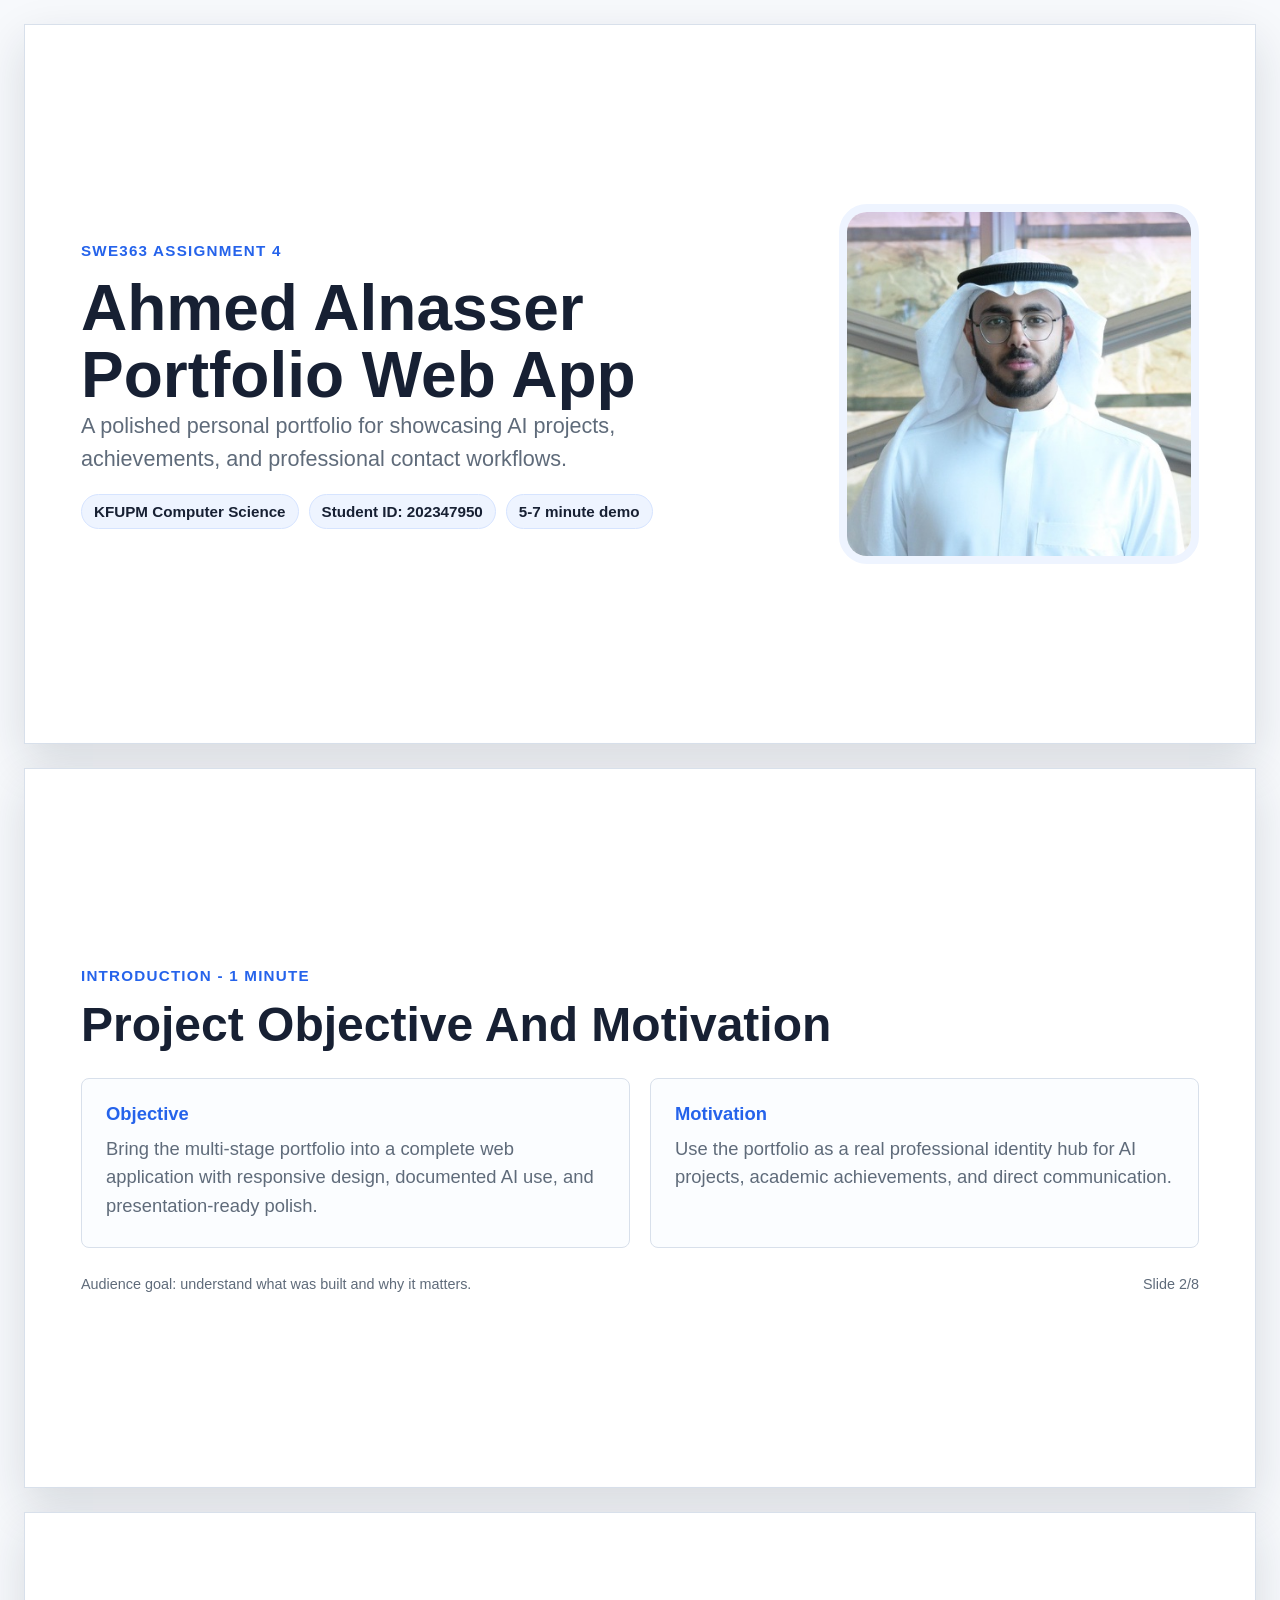
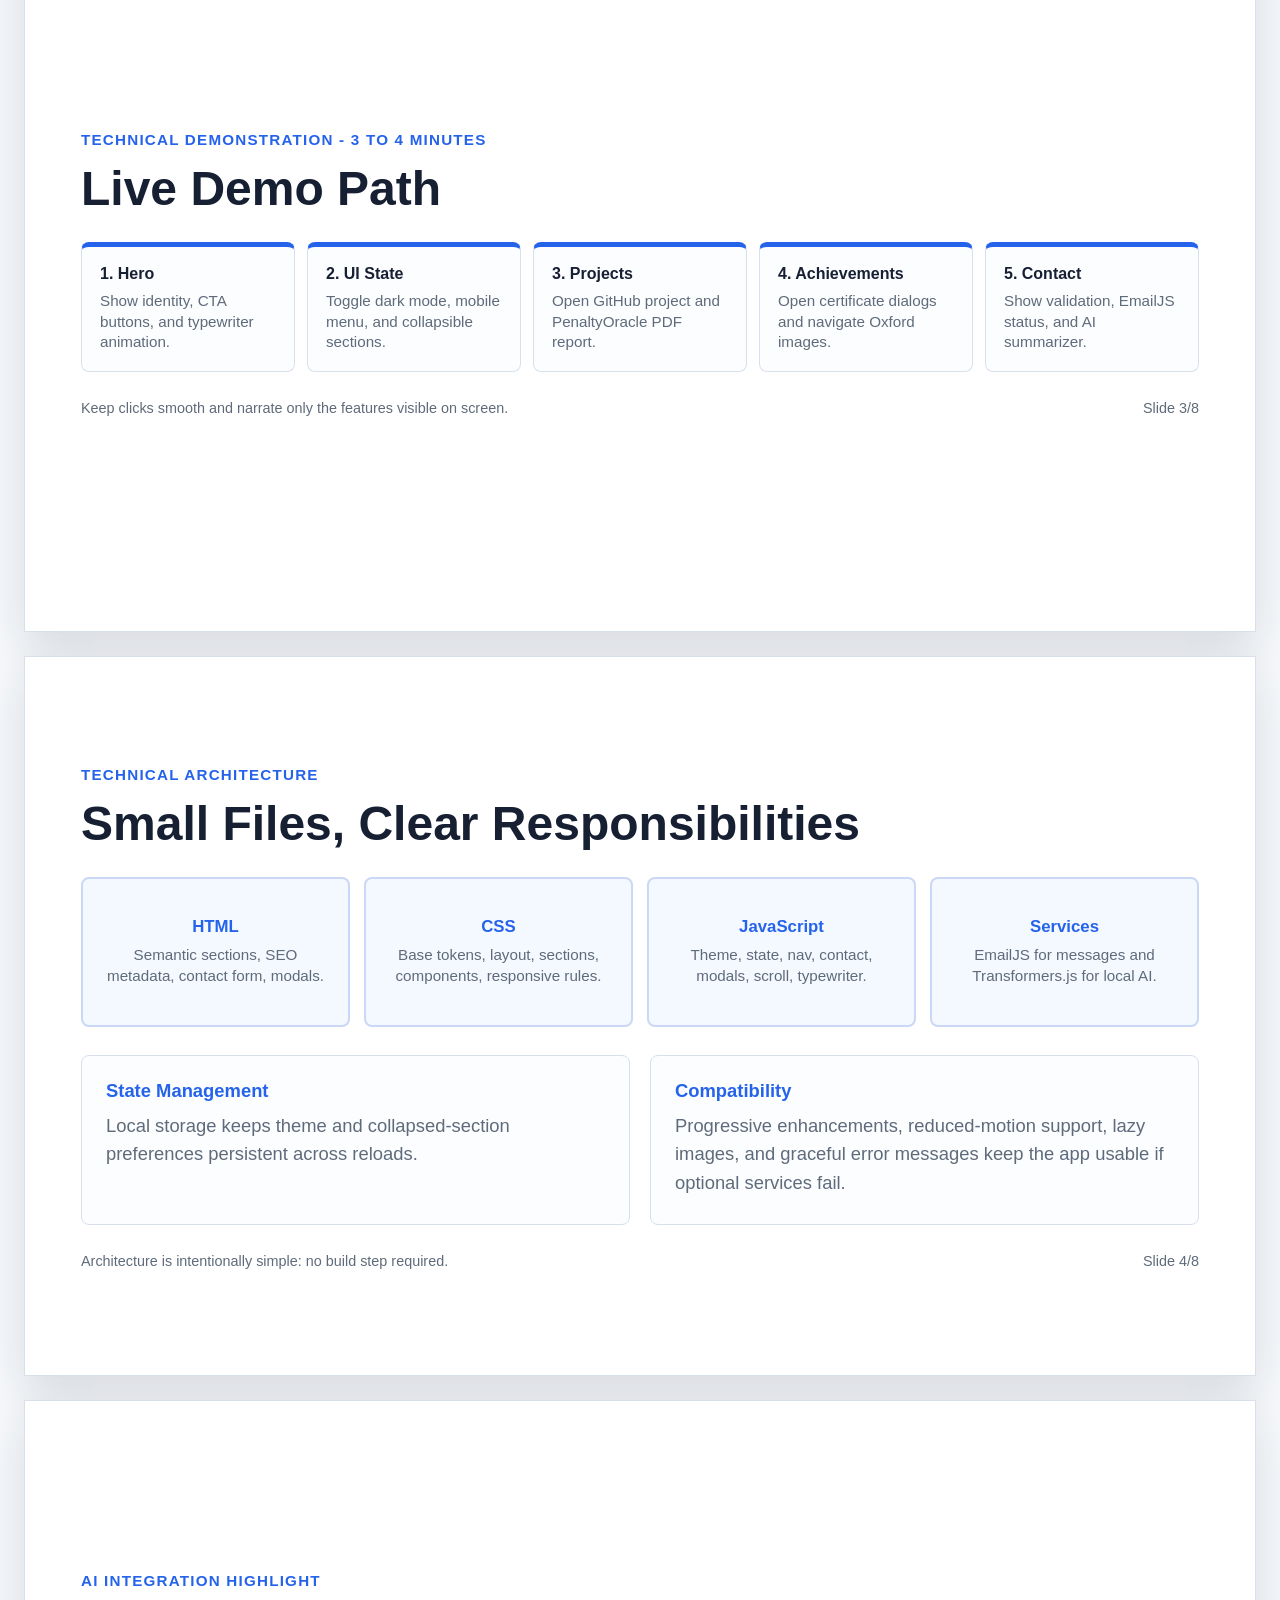
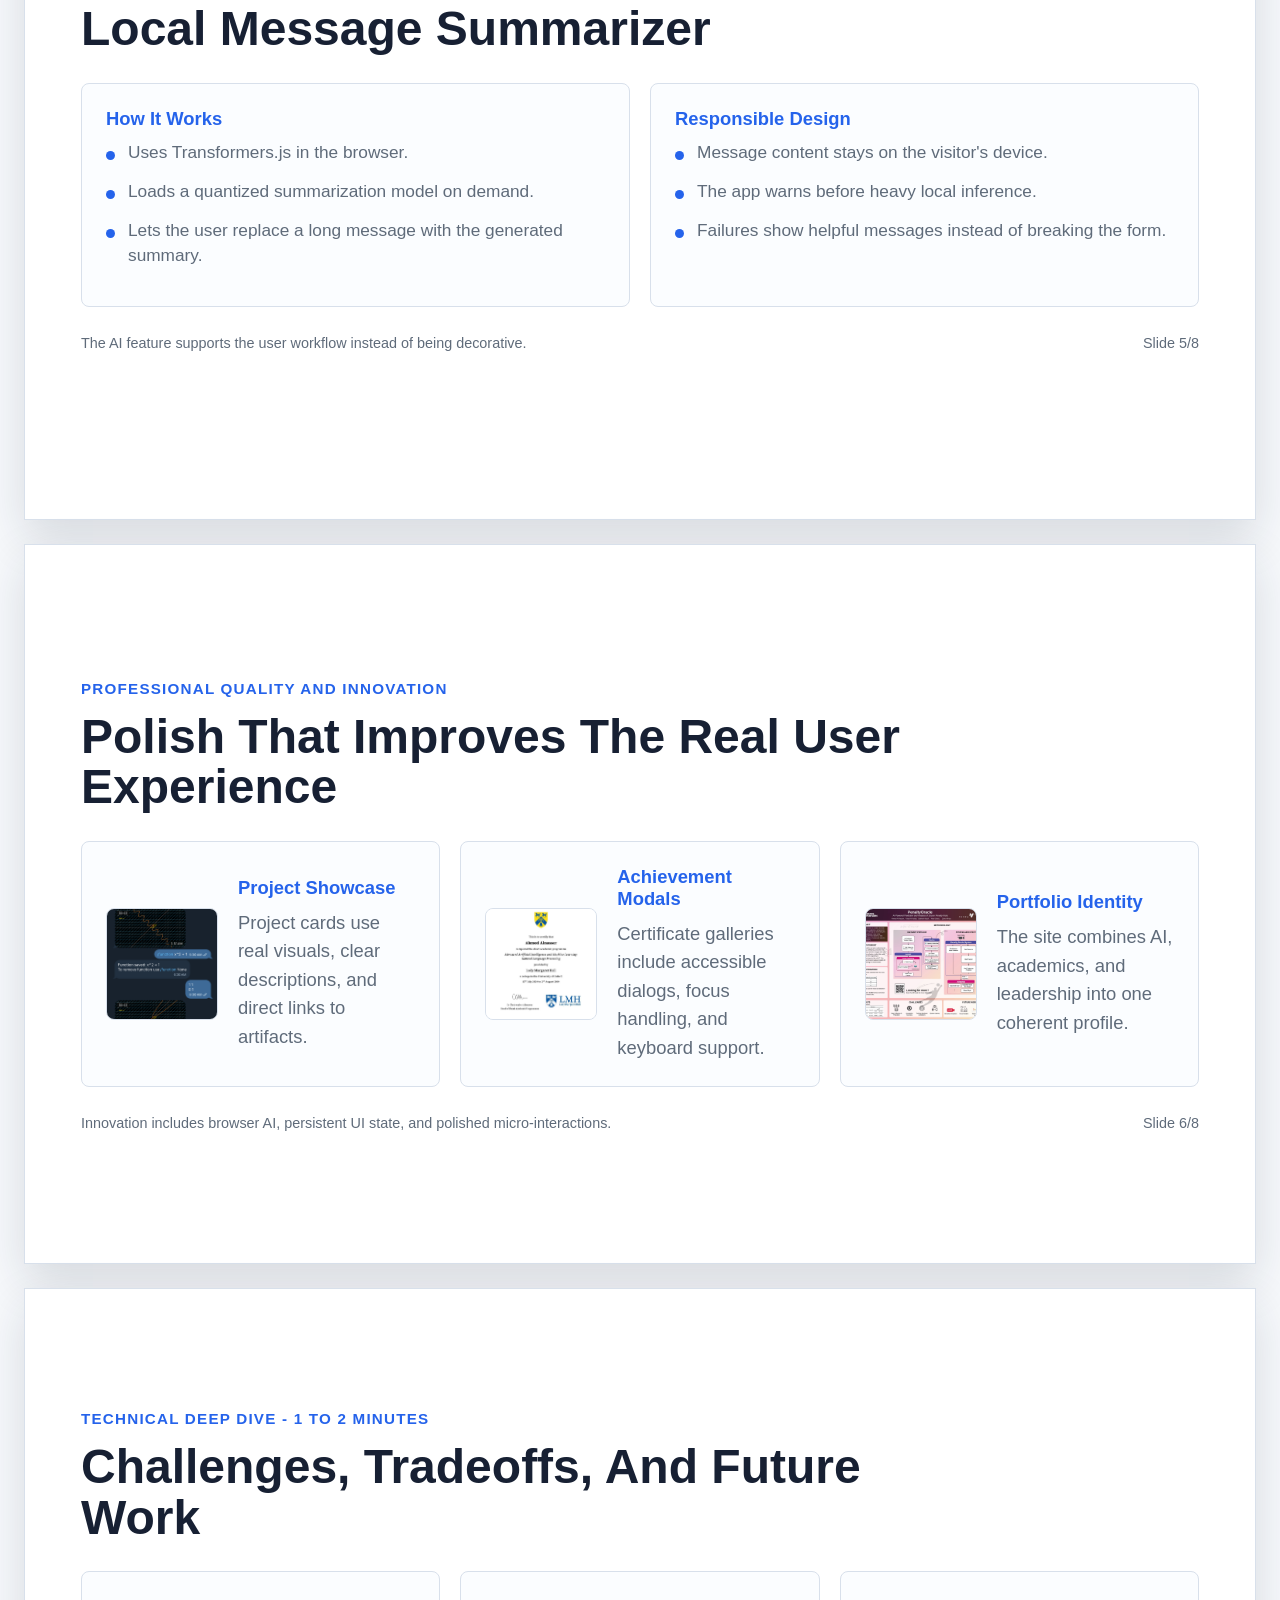
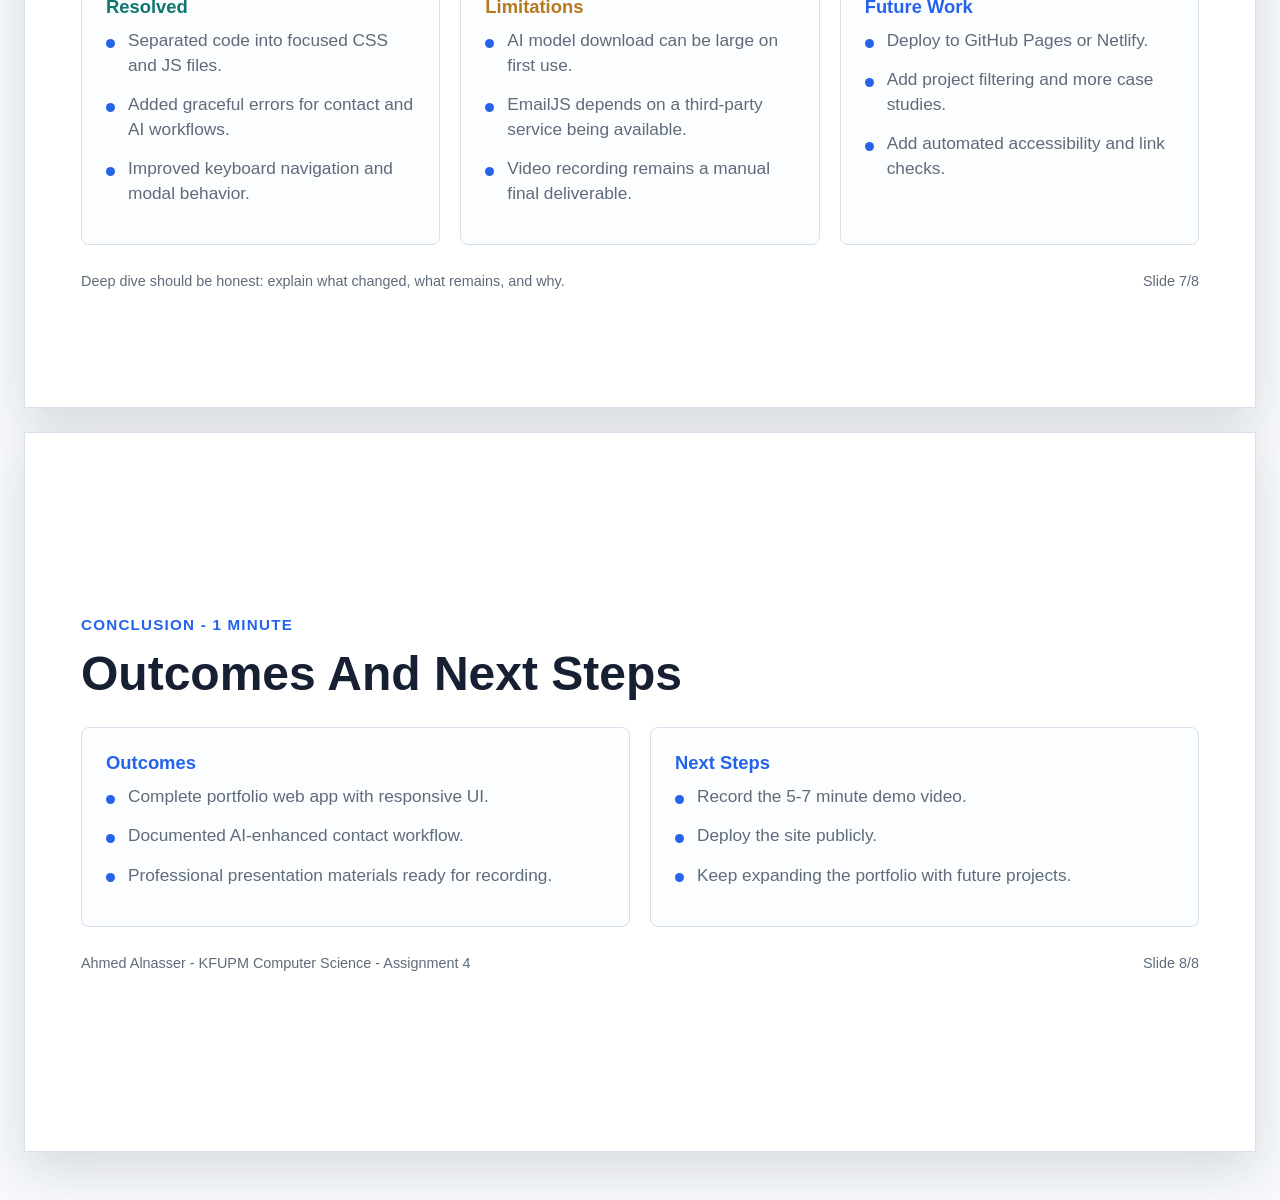
==== presentation/slides.html @ 6e149a26 "presentation material" ====
<!DOCTYPE html>
<html lang="en">
<head>
    <meta charset="UTF-8">
    <meta name="viewport" content="width=device-width, initial-scale=1.0">
    <title>Ahmed Alnasser - Assignment 4 Presentation</title>
    <style>
        :root {
            --ink: #172033;
            --muted: #5f6b7a;
            --paper: #f7f9fc;
            --panel: #ffffff;
            --blue: #2563eb;
            --green: #0f766e;
            --gold: #b7791f;
            --line: #d8e0eb;
            --shadow: 0 18px 45px rgba(23, 32, 51, 0.14);
            font-family: "Segoe UI", Arial, sans-serif;
        }

        * {
            box-sizing: border-box;
        }

        body {
            margin: 0;
            background: var(--paper);
            color: var(--ink);
        }

        .deck {
            width: min(100%, 1280px);
            margin: 0 auto;
            padding: 24px;
        }

        .slide {
            min-height: 720px;
            margin: 0 0 24px;
            padding: 56px;
            display: grid;
            align-content: center;
            gap: 28px;
            background: var(--panel);
            border: 1px solid var(--line);
            box-shadow: var(--shadow);
            page-break-after: always;
            break-after: page;
        }

        .slide:last-child {
            page-break-after: auto;
            break-after: auto;
        }

        .hero {
            grid-template-columns: 1.2fr 0.8fr;
            align-items: center;
        }

        .eyebrow {
            margin: 0 0 12px;
            color: var(--blue);
            font-size: 0.95rem;
            font-weight: 700;
            letter-spacing: 0.08em;
            text-transform: uppercase;
        }

        h1,
        h2 {
            margin: 0;
            line-height: 1.05;
        }

        h1 {
            font-size: 4rem;
        }

        h2 {
            max-width: 880px;
            font-size: 3rem;
        }

        h3 {
            margin: 0 0 10px;
            color: var(--blue);
            font-size: 1.15rem;
        }

        p {
            margin: 0;
            color: var(--muted);
            font-size: 1.15rem;
            line-height: 1.55;
        }

        ul {
            margin: 0;
            padding: 0;
            list-style: none;
        }

        li {
            position: relative;
            margin: 0 0 14px;
            padding-left: 22px;
            color: var(--muted);
            font-size: 1.08rem;
            line-height: 1.45;
        }

        li::before {
            content: "";
            position: absolute;
            top: 0.62em;
            left: 0;
            width: 9px;
            height: 9px;
            border-radius: 50%;
            background: var(--blue);
        }

        .subtitle {
            max-width: 780px;
            font-size: 1.35rem;
        }

        .meta {
            display: flex;
            flex-wrap: wrap;
            gap: 10px;
            margin-top: 18px;
        }

        .chip {
            padding: 8px 12px;
            color: var(--ink);
            background: #eef4ff;
            border: 1px solid #d6e4ff;
            border-radius: 999px;
            font-size: 0.95rem;
            font-weight: 700;
        }

        .portrait {
            width: min(100%, 360px);
            aspect-ratio: 1;
            object-fit: cover;
            border-radius: 28px;
            border: 8px solid #eef4ff;
            justify-self: end;
        }

        .grid {
            display: grid;
            grid-template-columns: repeat(2, minmax(0, 1fr));
            gap: 20px;
        }

        .grid.three {
            grid-template-columns: repeat(3, minmax(0, 1fr));
        }

        .card {
            min-height: 170px;
            padding: 24px;
            border: 1px solid var(--line);
            border-radius: 8px;
            background: #fbfdff;
        }

        .feature-card {
            display: grid;
            grid-template-columns: 112px 1fr;
            gap: 20px;
            align-items: center;
        }

        .feature-card img {
            width: 112px;
            height: 112px;
            border-radius: 8px;
            object-fit: cover;
            border: 1px solid var(--line);
        }

        .diagram {
            display: grid;
            grid-template-columns: repeat(4, minmax(0, 1fr));
            gap: 14px;
            align-items: stretch;
        }

        .node {
            min-height: 150px;
            padding: 20px;
            display: grid;
            align-content: center;
            text-align: center;
            border: 2px solid #c9d8f6;
            border-radius: 8px;
            background: #f4f8ff;
        }

        .node strong {
            display: block;
            margin-bottom: 8px;
            color: var(--blue);
            font-size: 1.05rem;
        }

        .node span {
            color: var(--muted);
            font-size: 0.95rem;
            line-height: 1.35;
        }

        .timeline {
            display: grid;
            grid-template-columns: repeat(5, minmax(0, 1fr));
            gap: 12px;
        }

        .step {
            padding: 18px;
            border-top: 5px solid var(--blue);
            background: #fbfdff;
            border-radius: 8px;
            border-left: 1px solid var(--line);
            border-right: 1px solid var(--line);
            border-bottom: 1px solid var(--line);
        }

        .step strong {
            display: block;
            margin-bottom: 8px;
            color: var(--ink);
        }

        .step span {
            color: var(--muted);
            font-size: 0.95rem;
            line-height: 1.35;
        }

        .accent-green {
            color: var(--green);
        }

        .accent-gold {
            color: var(--gold);
        }

        .footer {
            align-self: end;
            display: flex;
            justify-content: space-between;
            gap: 24px;
            color: var(--muted);
            font-size: 0.9rem;
        }

        @media (max-width: 900px) {
            .deck {
                padding: 12px;
            }

            .slide,
            .hero,
            .grid,
            .grid.three,
            .diagram,
            .timeline {
                grid-template-columns: 1fr;
            }

            .slide {
                min-height: auto;
                padding: 32px;
            }

            h1 {
                font-size: 2.7rem;
            }

            h2 {
                font-size: 2.1rem;
            }

            .portrait {
                justify-self: start;
            }
        }

        @media print {
            @page {
                size: 16in 9in;
                margin: 0;
            }

            body {
                background: #fff;
            }

            .deck {
                width: 100%;
                padding: 0;
            }

            .slide {
                width: 16in;
                height: 9in;
                min-height: 9in;
                margin: 0;
                padding: 0.55in;
                gap: 0.22in;
                overflow: hidden;
                box-shadow: none;
                border: 0;
            }

            h1 {
                font-size: 3.45rem;
            }

            h2 {
                font-size: 2.45rem;
            }

            h3 {
                font-size: 1rem;
                margin-bottom: 6px;
            }

            p {
                font-size: 1rem;
                line-height: 1.42;
            }

            li {
                margin-bottom: 8px;
                font-size: 0.92rem;
                line-height: 1.32;
            }

            .subtitle {
                font-size: 1.12rem;
            }

            .portrait {
                width: 3.1in;
                border-radius: 18px;
                border-width: 6px;
            }

            .grid,
            .grid.three {
                gap: 0.18in;
            }

            .card {
                min-height: auto;
                padding: 0.2in;
            }

            .feature-card {
                grid-template-columns: 0.9in 1fr;
                gap: 0.16in;
            }

            .feature-card img {
                width: 0.9in;
                height: 0.9in;
            }

            .node {
                min-height: 1.32in;
                padding: 0.16in;
            }

            .step {
                padding: 0.16in;
            }
        }
    </style>
</head>
<body>
    <main class="deck">
        <section class="slide hero">
            <div>
                <p class="eyebrow">SWE363 Assignment 4</p>
                <h1>Ahmed Alnasser Portfolio Web App</h1>
                <p class="subtitle">A polished personal portfolio for showcasing AI projects, achievements, and professional contact workflows.</p>
                <div class="meta">
                    <span class="chip">KFUPM Computer Science</span>
                    <span class="chip">Student ID: 202347950</span>
                    <span class="chip">5-7 minute demo</span>
                </div>
            </div>
            <img class="portrait" src="../assets/images/Personal_Image.jpg" alt="Ahmed Alnasser profile photo">
        </section>

        <section class="slide">
            <div>
                <p class="eyebrow">Introduction - 1 minute</p>
                <h2>Project Objective And Motivation</h2>
            </div>
            <div class="grid">
                <article class="card">
                    <h3>Objective</h3>
                    <p>Bring the multi-stage portfolio into a complete web application with responsive design, documented AI use, and presentation-ready polish.</p>
                </article>
                <article class="card">
                    <h3>Motivation</h3>
                    <p>Use the portfolio as a real professional identity hub for AI projects, academic achievements, and direct communication.</p>
                </article>
            </div>
            <div class="footer">
                <span>Audience goal: understand what was built and why it matters.</span>
                <span>Slide 2/8</span>
            </div>
        </section>

        <section class="slide">
            <div>
                <p class="eyebrow">Technical Demonstration - 3 to 4 minutes</p>
                <h2>Live Demo Path</h2>
            </div>
            <div class="timeline">
                <div class="step">
                    <strong>1. Hero</strong>
                    <span>Show identity, CTA buttons, and typewriter animation.</span>
                </div>
                <div class="step">
                    <strong>2. UI State</strong>
                    <span>Toggle dark mode, mobile menu, and collapsible sections.</span>
                </div>
                <div class="step">
                    <strong>3. Projects</strong>
                    <span>Open GitHub project and PenaltyOracle PDF report.</span>
                </div>
                <div class="step">
                    <strong>4. Achievements</strong>
                    <span>Open certificate dialogs and navigate Oxford images.</span>
                </div>
                <div class="step">
                    <strong>5. Contact</strong>
                    <span>Show validation, EmailJS status, and AI summarizer.</span>
                </div>
            </div>
            <div class="footer">
                <span>Keep clicks smooth and narrate only the features visible on screen.</span>
                <span>Slide 3/8</span>
            </div>
        </section>

        <section class="slide">
            <div>
                <p class="eyebrow">Technical Architecture</p>
                <h2>Small Files, Clear Responsibilities</h2>
            </div>
            <div class="diagram">
                <div class="node">
                    <strong>HTML</strong>
                    <span>Semantic sections, SEO metadata, contact form, modals.</span>
                </div>
                <div class="node">
                    <strong>CSS</strong>
                    <span>Base tokens, layout, sections, components, responsive rules.</span>
                </div>
                <div class="node">
                    <strong>JavaScript</strong>
                    <span>Theme, state, nav, contact, modals, scroll, typewriter.</span>
                </div>
                <div class="node">
                    <strong>Services</strong>
                    <span>EmailJS for messages and Transformers.js for local AI.</span>
                </div>
            </div>
            <div class="grid">
                <article class="card">
                    <h3>State Management</h3>
                    <p>Local storage keeps theme and collapsed-section preferences persistent across reloads.</p>
                </article>
                <article class="card">
                    <h3>Compatibility</h3>
                    <p>Progressive enhancements, reduced-motion support, lazy images, and graceful error messages keep the app usable if optional services fail.</p>
                </article>
            </div>
            <div class="footer">
                <span>Architecture is intentionally simple: no build step required.</span>
                <span>Slide 4/8</span>
            </div>
        </section>

        <section class="slide">
            <div>
                <p class="eyebrow">AI Integration Highlight</p>
                <h2>Local Message Summarizer</h2>
            </div>
            <div class="grid">
                <article class="card">
                    <h3>How It Works</h3>
                    <ul>
                        <li>Uses Transformers.js in the browser.</li>
                        <li>Loads a quantized summarization model on demand.</li>
                        <li>Lets the user replace a long message with the generated summary.</li>
                    </ul>
                </article>
                <article class="card">
                    <h3>Responsible Design</h3>
                    <ul>
                        <li>Message content stays on the visitor's device.</li>
                        <li>The app warns before heavy local inference.</li>
                        <li>Failures show helpful messages instead of breaking the form.</li>
                    </ul>
                </article>
            </div>
            <div class="footer">
                <span>The AI feature supports the user workflow instead of being decorative.</span>
                <span>Slide 5/8</span>
            </div>
        </section>

        <section class="slide">
            <div>
                <p class="eyebrow">Professional Quality And Innovation</p>
                <h2>Polish That Improves The Real User Experience</h2>
            </div>
            <div class="grid three">
                <article class="feature-card card">
                    <img src="../assets/images/LinearTransform.png" alt="Linear Transformation Visualizer screenshot">
                    <div>
                        <h3>Project Showcase</h3>
                        <p>Project cards use real visuals, clear descriptions, and direct links to artifacts.</p>
                    </div>
                </article>
                <article class="feature-card card">
                    <img src="../assets/images/Oxford1.jpeg" alt="Oxford certificate preview">
                    <div>
                        <h3>Achievement Modals</h3>
                        <p>Certificate galleries include accessible dialogs, focus handling, and keyboard support.</p>
                    </div>
                </article>
                <article class="feature-card card">
                    <img src="../assets/images/PenaltyOracle.jpg" alt="PenaltyOracle project preview">
                    <div>
                        <h3>Portfolio Identity</h3>
                        <p>The site combines AI, academics, and leadership into one coherent profile.</p>
                    </div>
                </article>
            </div>
            <div class="footer">
                <span>Innovation includes browser AI, persistent UI state, and polished micro-interactions.</span>
                <span>Slide 6/8</span>
            </div>
        </section>

        <section class="slide">
            <div>
                <p class="eyebrow">Technical Deep Dive - 1 to 2 minutes</p>
                <h2>Challenges, Tradeoffs, And Future Work</h2>
            </div>
            <div class="grid three">
                <article class="card">
                    <h3 class="accent-green">Resolved</h3>
                    <ul>
                        <li>Separated code into focused CSS and JS files.</li>
                        <li>Added graceful errors for contact and AI workflows.</li>
                        <li>Improved keyboard navigation and modal behavior.</li>
                    </ul>
                </article>
                <article class="card">
                    <h3 class="accent-gold">Limitations</h3>
                    <ul>
                        <li>AI model download can be large on first use.</li>
                        <li>EmailJS depends on a third-party service being available.</li>
                        <li>Video recording remains a manual final deliverable.</li>
                    </ul>
                </article>
                <article class="card">
                    <h3>Future Work</h3>
                    <ul>
                        <li>Deploy to GitHub Pages or Netlify.</li>
                        <li>Add project filtering and more case studies.</li>
                        <li>Add automated accessibility and link checks.</li>
                    </ul>
                </article>
            </div>
            <div class="footer">
                <span>Deep dive should be honest: explain what changed, what remains, and why.</span>
                <span>Slide 7/8</span>
            </div>
        </section>

        <section class="slide">
            <div>
                <p class="eyebrow">Conclusion - 1 minute</p>
                <h2>Outcomes And Next Steps</h2>
            </div>
            <div class="grid">
                <article class="card">
                    <h3>Outcomes</h3>
                    <ul>
                        <li>Complete portfolio web app with responsive UI.</li>
                        <li>Documented AI-enhanced contact workflow.</li>
                        <li>Professional presentation materials ready for recording.</li>
                    </ul>
                </article>
                <article class="card">
                    <h3>Next Steps</h3>
                    <ul>
                        <li>Record the 5-7 minute demo video.</li>
                        <li>Deploy the site publicly.</li>
                        <li>Keep expanding the portfolio with future projects.</li>
                    </ul>
                </article>
            </div>
            <div class="footer">
                <span>Ahmed Alnasser - KFUPM Computer Science - Assignment 4</span>
                <span>Slide 8/8</span>
            </div>
        </section>
    </main>
</body>
</html>
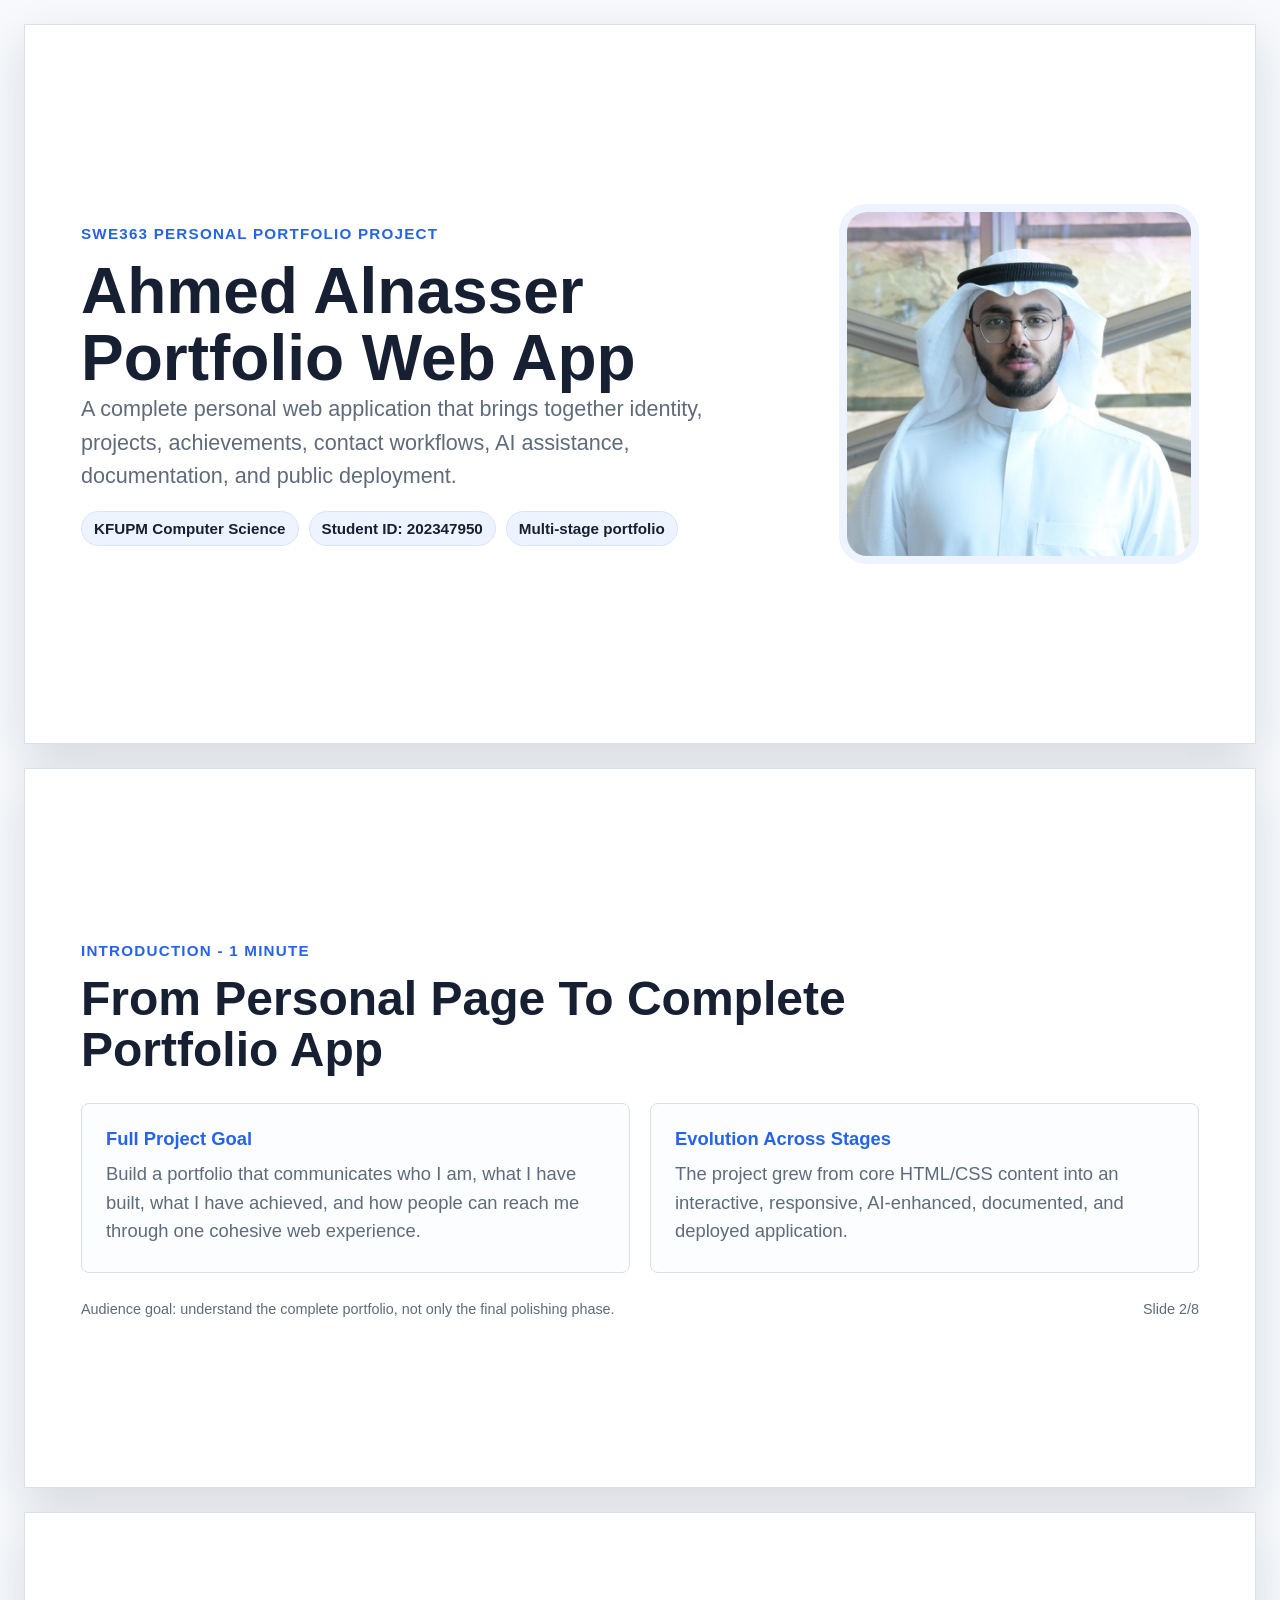
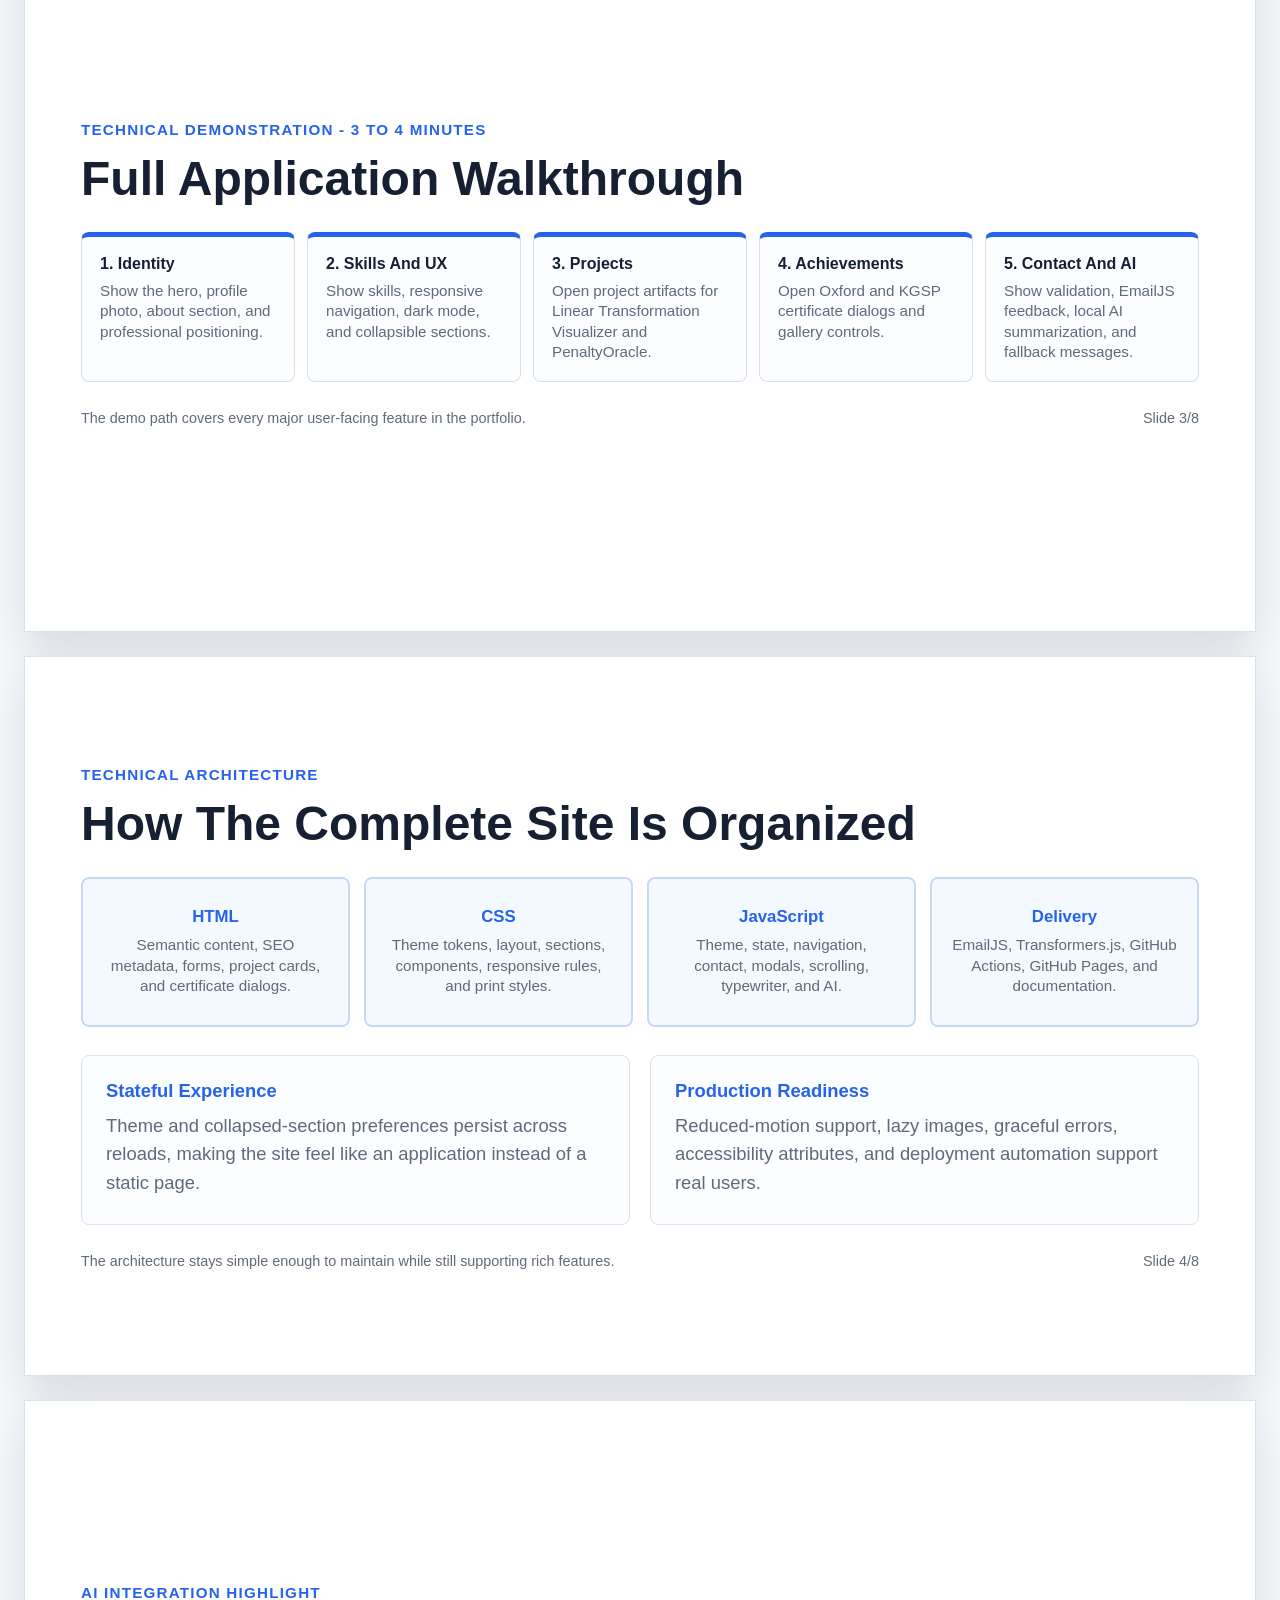
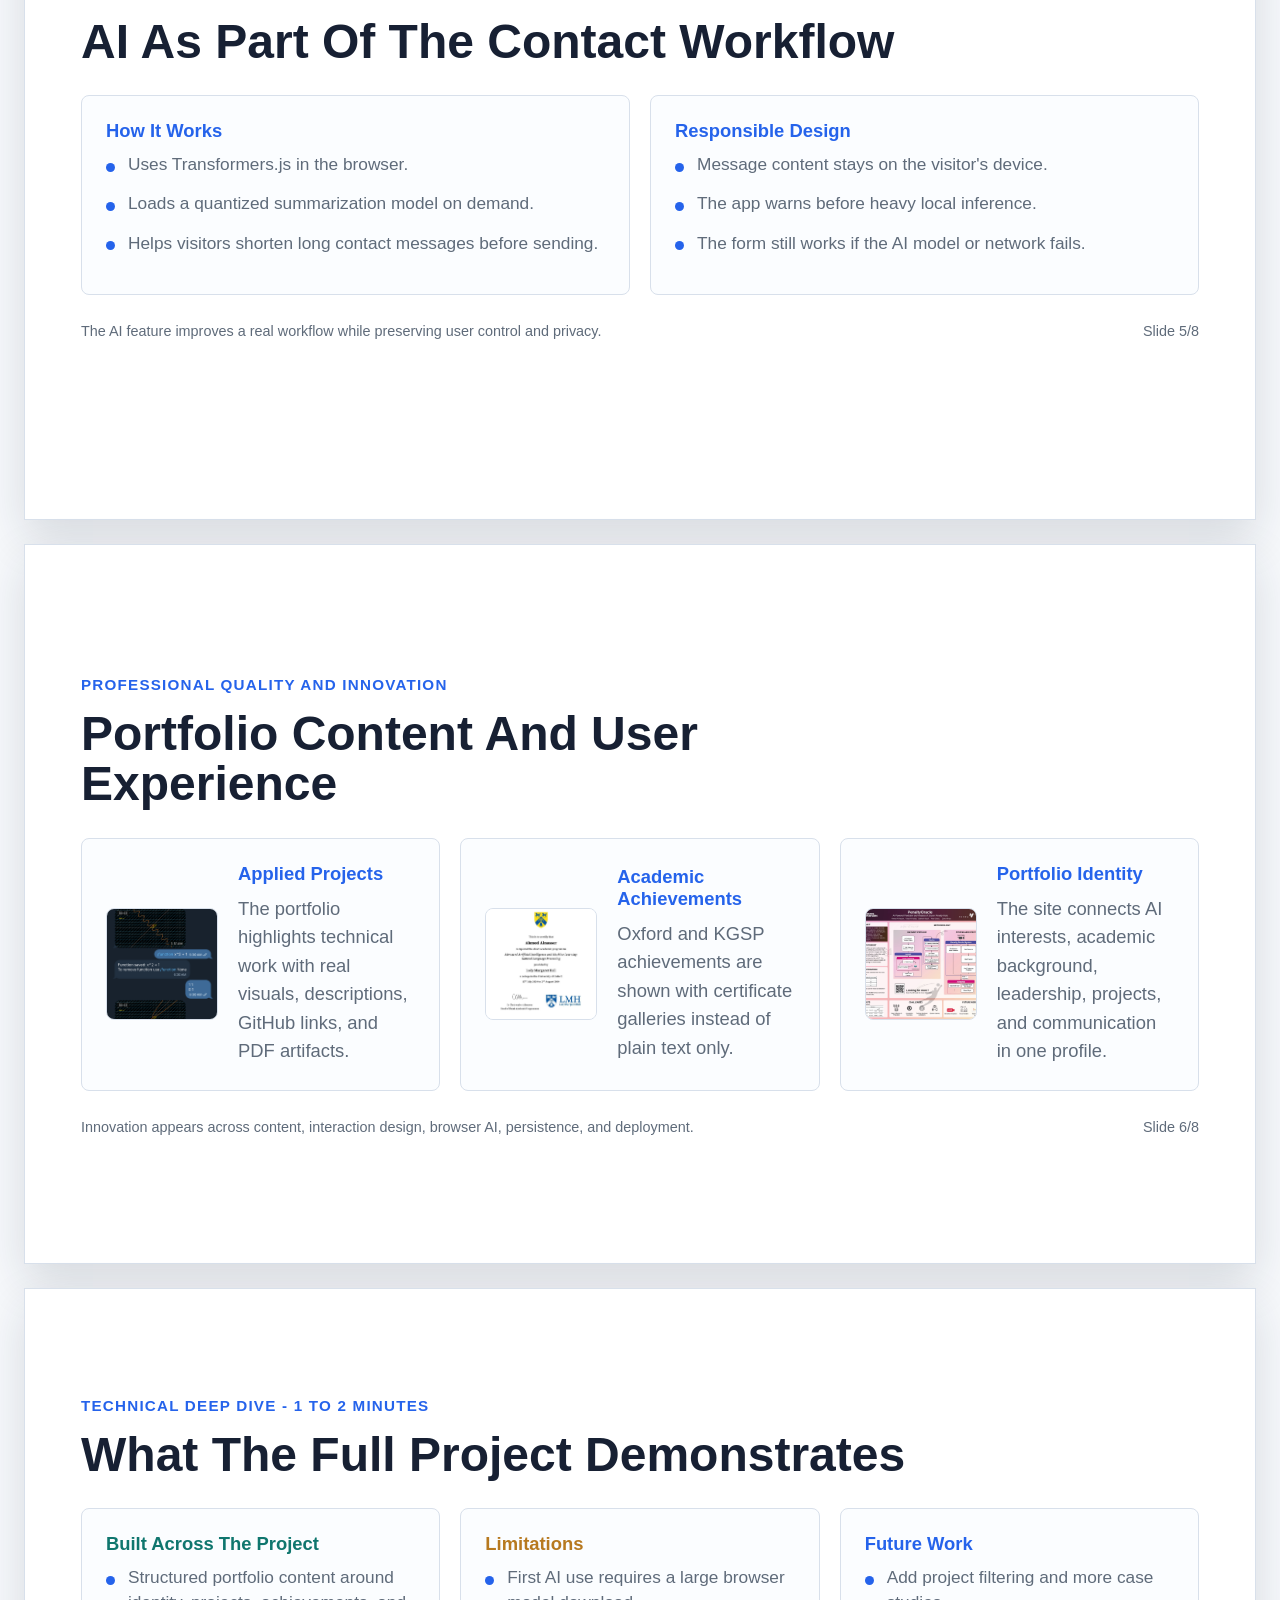
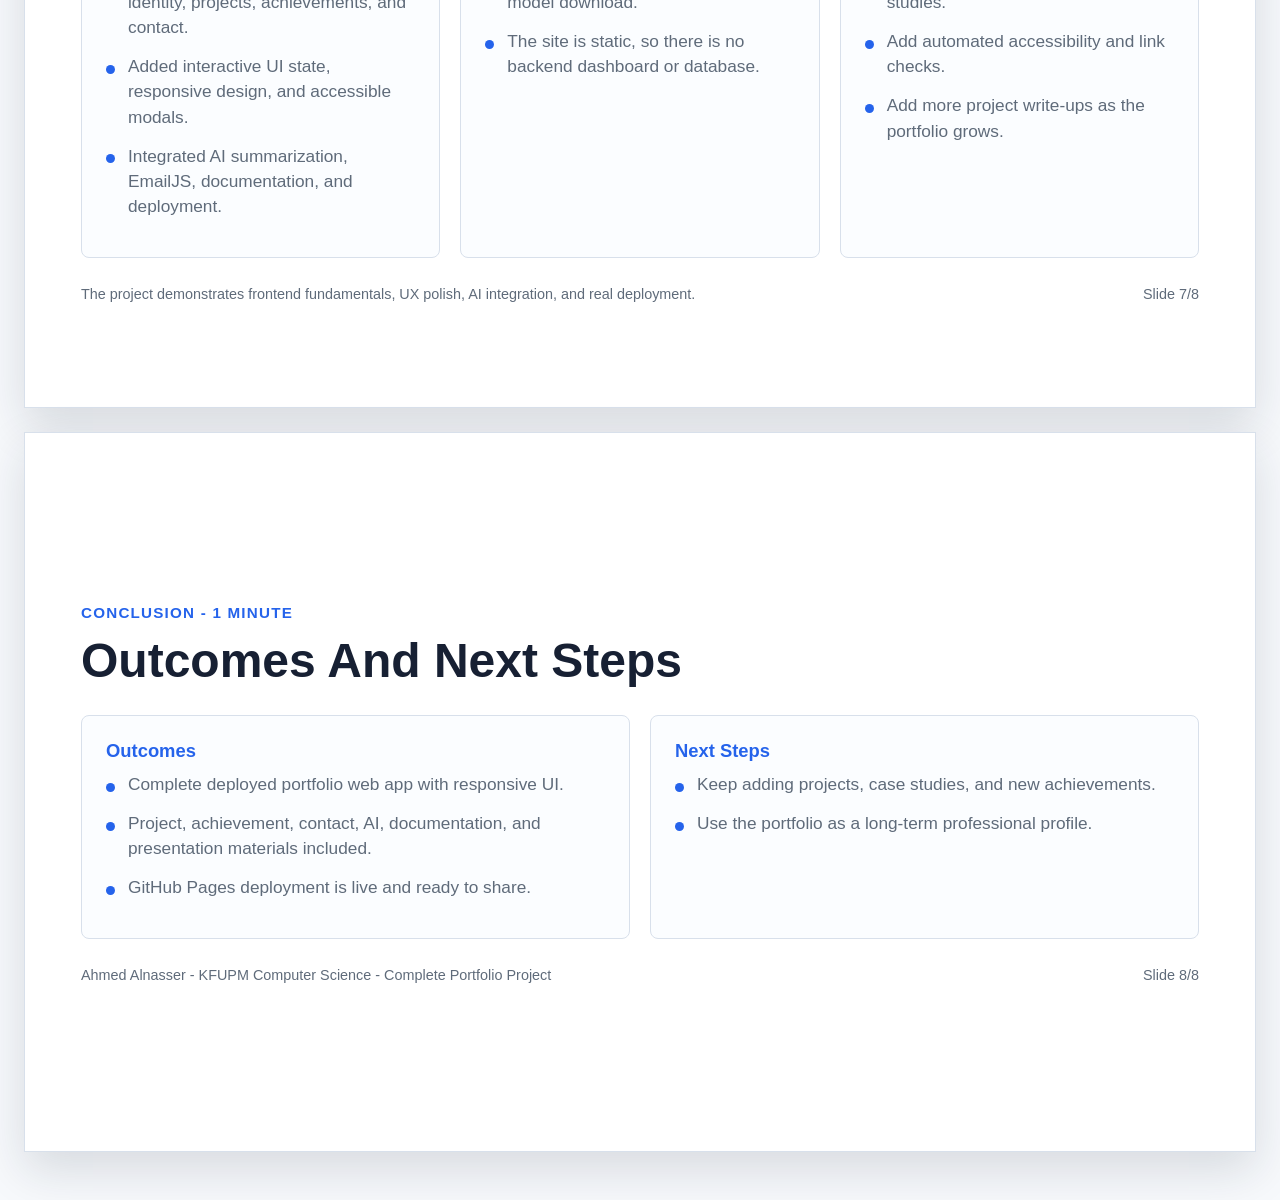
==== commit e7721358: "modification for slides and adding video" ====
--- a/presentation/slides.html
+++ b/presentation/slides.html
@@ -3,7 +3,7 @@
 <head>
     <meta charset="UTF-8">
     <meta name="viewport" content="width=device-width, initial-scale=1.0">
-    <title>Ahmed Alnasser - Assignment 4 Presentation</title>
+    <title>Ahmed Alnasser - Complete Portfolio Presentation</title>
     <style>
         :root {
             --ink: #172033;
@@ -389,13 +389,13 @@
     <main class="deck">
         <section class="slide hero">
             <div>
-                <p class="eyebrow">SWE363 Assignment 4</p>
+                <p class="eyebrow">SWE363 Personal Portfolio Project</p>
                 <h1>Ahmed Alnasser Portfolio Web App</h1>
-                <p class="subtitle">A polished personal portfolio for showcasing AI projects, achievements, and professional contact workflows.</p>
+                <p class="subtitle">A complete personal web application that brings together identity, projects, achievements, contact workflows, AI assistance, documentation, and public deployment.</p>
                 <div class="meta">
                     <span class="chip">KFUPM Computer Science</span>
                     <span class="chip">Student ID: 202347950</span>
-                    <span class="chip">5-7 minute demo</span>
+                    <span class="chip">Multi-stage portfolio</span>
                 </div>
             </div>
             <img class="portrait" src="../assets/images/Personal_Image.jpg" alt="Ahmed Alnasser profile photo">
@@ -404,20 +404,20 @@
         <section class="slide">
             <div>
                 <p class="eyebrow">Introduction - 1 minute</p>
-                <h2>Project Objective And Motivation</h2>
+                <h2>From Personal Page To Complete Portfolio App</h2>
             </div>
             <div class="grid">
                 <article class="card">
-                    <h3>Objective</h3>
-                    <p>Bring the multi-stage portfolio into a complete web application with responsive design, documented AI use, and presentation-ready polish.</p>
-                </article>
-                <article class="card">
-                    <h3>Motivation</h3>
-                    <p>Use the portfolio as a real professional identity hub for AI projects, academic achievements, and direct communication.</p>
+                    <h3>Full Project Goal</h3>
+                    <p>Build a portfolio that communicates who I am, what I have built, what I have achieved, and how people can reach me through one cohesive web experience.</p>
+                </article>
+                <article class="card">
+                    <h3>Evolution Across Stages</h3>
+                    <p>The project grew from core HTML/CSS content into an interactive, responsive, AI-enhanced, documented, and deployed application.</p>
                 </article>
             </div>
             <div class="footer">
-                <span>Audience goal: understand what was built and why it matters.</span>
+                <span>Audience goal: understand the complete portfolio, not only the final polishing phase.</span>
                 <span>Slide 2/8</span>
             </div>
         </section>
@@ -425,32 +425,32 @@
         <section class="slide">
             <div>
                 <p class="eyebrow">Technical Demonstration - 3 to 4 minutes</p>
-                <h2>Live Demo Path</h2>
+                <h2>Full Application Walkthrough</h2>
             </div>
             <div class="timeline">
                 <div class="step">
-                    <strong>1. Hero</strong>
-                    <span>Show identity, CTA buttons, and typewriter animation.</span>
+                    <strong>1. Identity</strong>
+                    <span>Show the hero, profile photo, about section, and professional positioning.</span>
                 </div>
                 <div class="step">
-                    <strong>2. UI State</strong>
-                    <span>Toggle dark mode, mobile menu, and collapsible sections.</span>
+                    <strong>2. Skills And UX</strong>
+                    <span>Show skills, responsive navigation, dark mode, and collapsible sections.</span>
                 </div>
                 <div class="step">
                     <strong>3. Projects</strong>
-                    <span>Open GitHub project and PenaltyOracle PDF report.</span>
+                    <span>Open project artifacts for Linear Transformation Visualizer and PenaltyOracle.</span>
                 </div>
                 <div class="step">
                     <strong>4. Achievements</strong>
-                    <span>Open certificate dialogs and navigate Oxford images.</span>
+                    <span>Open Oxford and KGSP certificate dialogs and gallery controls.</span>
                 </div>
                 <div class="step">
-                    <strong>5. Contact</strong>
-                    <span>Show validation, EmailJS status, and AI summarizer.</span>
+                    <strong>5. Contact And AI</strong>
+                    <span>Show validation, EmailJS feedback, local AI summarization, and fallback messages.</span>
                 </div>
             </div>
             <div class="footer">
-                <span>Keep clicks smooth and narrate only the features visible on screen.</span>
+                <span>The demo path covers every major user-facing feature in the portfolio.</span>
                 <span>Slide 3/8</span>
             </div>
         </section>
@@ -458,38 +458,38 @@
         <section class="slide">
             <div>
                 <p class="eyebrow">Technical Architecture</p>
-                <h2>Small Files, Clear Responsibilities</h2>
+                <h2>How The Complete Site Is Organized</h2>
             </div>
             <div class="diagram">
                 <div class="node">
                     <strong>HTML</strong>
-                    <span>Semantic sections, SEO metadata, contact form, modals.</span>
+                    <span>Semantic content, SEO metadata, forms, project cards, and certificate dialogs.</span>
                 </div>
                 <div class="node">
                     <strong>CSS</strong>
-                    <span>Base tokens, layout, sections, components, responsive rules.</span>
+                    <span>Theme tokens, layout, sections, components, responsive rules, and print styles.</span>
                 </div>
                 <div class="node">
                     <strong>JavaScript</strong>
-                    <span>Theme, state, nav, contact, modals, scroll, typewriter.</span>
+                    <span>Theme, state, navigation, contact, modals, scrolling, typewriter, and AI.</span>
                 </div>
                 <div class="node">
-                    <strong>Services</strong>
-                    <span>EmailJS for messages and Transformers.js for local AI.</span>
+                    <strong>Delivery</strong>
+                    <span>EmailJS, Transformers.js, GitHub Actions, GitHub Pages, and documentation.</span>
                 </div>
             </div>
             <div class="grid">
                 <article class="card">
-                    <h3>State Management</h3>
-                    <p>Local storage keeps theme and collapsed-section preferences persistent across reloads.</p>
-                </article>
-                <article class="card">
-                    <h3>Compatibility</h3>
-                    <p>Progressive enhancements, reduced-motion support, lazy images, and graceful error messages keep the app usable if optional services fail.</p>
+                    <h3>Stateful Experience</h3>
+                    <p>Theme and collapsed-section preferences persist across reloads, making the site feel like an application instead of a static page.</p>
+                </article>
+                <article class="card">
+                    <h3>Production Readiness</h3>
+                    <p>Reduced-motion support, lazy images, graceful errors, accessibility attributes, and deployment automation support real users.</p>
                 </article>
             </div>
             <div class="footer">
-                <span>Architecture is intentionally simple: no build step required.</span>
+                <span>The architecture stays simple enough to maintain while still supporting rich features.</span>
                 <span>Slide 4/8</span>
             </div>
         </section>
@@ -497,7 +497,7 @@
         <section class="slide">
             <div>
                 <p class="eyebrow">AI Integration Highlight</p>
-                <h2>Local Message Summarizer</h2>
+                <h2>AI As Part Of The Contact Workflow</h2>
             </div>
             <div class="grid">
                 <article class="card">
@@ -505,7 +505,7 @@
                     <ul>
                         <li>Uses Transformers.js in the browser.</li>
                         <li>Loads a quantized summarization model on demand.</li>
-                        <li>Lets the user replace a long message with the generated summary.</li>
+                        <li>Helps visitors shorten long contact messages before sending.</li>
                     </ul>
                 </article>
                 <article class="card">
@@ -513,12 +513,12 @@
                     <ul>
                         <li>Message content stays on the visitor's device.</li>
                         <li>The app warns before heavy local inference.</li>
-                        <li>Failures show helpful messages instead of breaking the form.</li>
+                        <li>The form still works if the AI model or network fails.</li>
                     </ul>
                 </article>
             </div>
             <div class="footer">
-                <span>The AI feature supports the user workflow instead of being decorative.</span>
+                <span>The AI feature improves a real workflow while preserving user control and privacy.</span>
                 <span>Slide 5/8</span>
             </div>
         </section>
@@ -526,33 +526,33 @@
         <section class="slide">
             <div>
                 <p class="eyebrow">Professional Quality And Innovation</p>
-                <h2>Polish That Improves The Real User Experience</h2>
+                <h2>Portfolio Content And User Experience</h2>
             </div>
             <div class="grid three">
                 <article class="feature-card card">
                     <img src="../assets/images/LinearTransform.png" alt="Linear Transformation Visualizer screenshot">
                     <div>
-                        <h3>Project Showcase</h3>
-                        <p>Project cards use real visuals, clear descriptions, and direct links to artifacts.</p>
+                        <h3>Applied Projects</h3>
+                        <p>The portfolio highlights technical work with real visuals, descriptions, GitHub links, and PDF artifacts.</p>
                     </div>
                 </article>
                 <article class="feature-card card">
                     <img src="../assets/images/Oxford1.jpeg" alt="Oxford certificate preview">
                     <div>
-                        <h3>Achievement Modals</h3>
-                        <p>Certificate galleries include accessible dialogs, focus handling, and keyboard support.</p>
+                        <h3>Academic Achievements</h3>
+                        <p>Oxford and KGSP achievements are shown with certificate galleries instead of plain text only.</p>
                     </div>
                 </article>
                 <article class="feature-card card">
                     <img src="../assets/images/PenaltyOracle.jpg" alt="PenaltyOracle project preview">
                     <div>
                         <h3>Portfolio Identity</h3>
-                        <p>The site combines AI, academics, and leadership into one coherent profile.</p>
+                        <p>The site connects AI interests, academic background, leadership, projects, and communication in one profile.</p>
                     </div>
                 </article>
             </div>
             <div class="footer">
-                <span>Innovation includes browser AI, persistent UI state, and polished micro-interactions.</span>
+                <span>Innovation appears across content, interaction design, browser AI, persistence, and deployment.</span>
                 <span>Slide 6/8</span>
             </div>
         </section>
@@ -560,36 +560,35 @@
         <section class="slide">
             <div>
                 <p class="eyebrow">Technical Deep Dive - 1 to 2 minutes</p>
-                <h2>Challenges, Tradeoffs, And Future Work</h2>
+                <h2>What The Full Project Demonstrates</h2>
             </div>
             <div class="grid three">
                 <article class="card">
-                    <h3 class="accent-green">Resolved</h3>
+                    <h3 class="accent-green">Built Across The Project</h3>
                     <ul>
-                        <li>Separated code into focused CSS and JS files.</li>
-                        <li>Added graceful errors for contact and AI workflows.</li>
-                        <li>Improved keyboard navigation and modal behavior.</li>
+                        <li>Structured portfolio content around identity, projects, achievements, and contact.</li>
+                        <li>Added interactive UI state, responsive design, and accessible modals.</li>
+                        <li>Integrated AI summarization, EmailJS, documentation, and deployment.</li>
                     </ul>
                 </article>
                 <article class="card">
                     <h3 class="accent-gold">Limitations</h3>
                     <ul>
-                        <li>AI model download can be large on first use.</li>
-                        <li>EmailJS depends on a third-party service being available.</li>
-                        <li>Video recording remains a manual final deliverable.</li>
+                        <li>First AI use requires a large browser model download.</li>
+                        <li>The site is static, so there is no backend dashboard or database.</li>
                     </ul>
                 </article>
                 <article class="card">
                     <h3>Future Work</h3>
                     <ul>
-                        <li>Deploy to GitHub Pages or Netlify.</li>
                         <li>Add project filtering and more case studies.</li>
                         <li>Add automated accessibility and link checks.</li>
+                        <li>Add more project write-ups as the portfolio grows.</li>
                     </ul>
                 </article>
             </div>
             <div class="footer">
-                <span>Deep dive should be honest: explain what changed, what remains, and why.</span>
+                <span>The project demonstrates frontend fundamentals, UX polish, AI integration, and real deployment.</span>
                 <span>Slide 7/8</span>
             </div>
         </section>
@@ -603,22 +602,21 @@
                 <article class="card">
                     <h3>Outcomes</h3>
                     <ul>
-                        <li>Complete portfolio web app with responsive UI.</li>
-                        <li>Documented AI-enhanced contact workflow.</li>
-                        <li>Professional presentation materials ready for recording.</li>
+                        <li>Complete deployed portfolio web app with responsive UI.</li>
+                        <li>Project, achievement, contact, AI, documentation, and presentation materials included.</li>
+                        <li>GitHub Pages deployment is live and ready to share.</li>
                     </ul>
                 </article>
                 <article class="card">
                     <h3>Next Steps</h3>
                     <ul>
-                        <li>Record the 5-7 minute demo video.</li>
-                        <li>Deploy the site publicly.</li>
-                        <li>Keep expanding the portfolio with future projects.</li>
+                        <li>Keep adding projects, case studies, and new achievements.</li>
+                        <li>Use the portfolio as a long-term professional profile.</li>
                     </ul>
                 </article>
             </div>
             <div class="footer">
-                <span>Ahmed Alnasser - KFUPM Computer Science - Assignment 4</span>
+                <span>Ahmed Alnasser - KFUPM Computer Science - Complete Portfolio Project</span>
                 <span>Slide 8/8</span>
             </div>
         </section>
